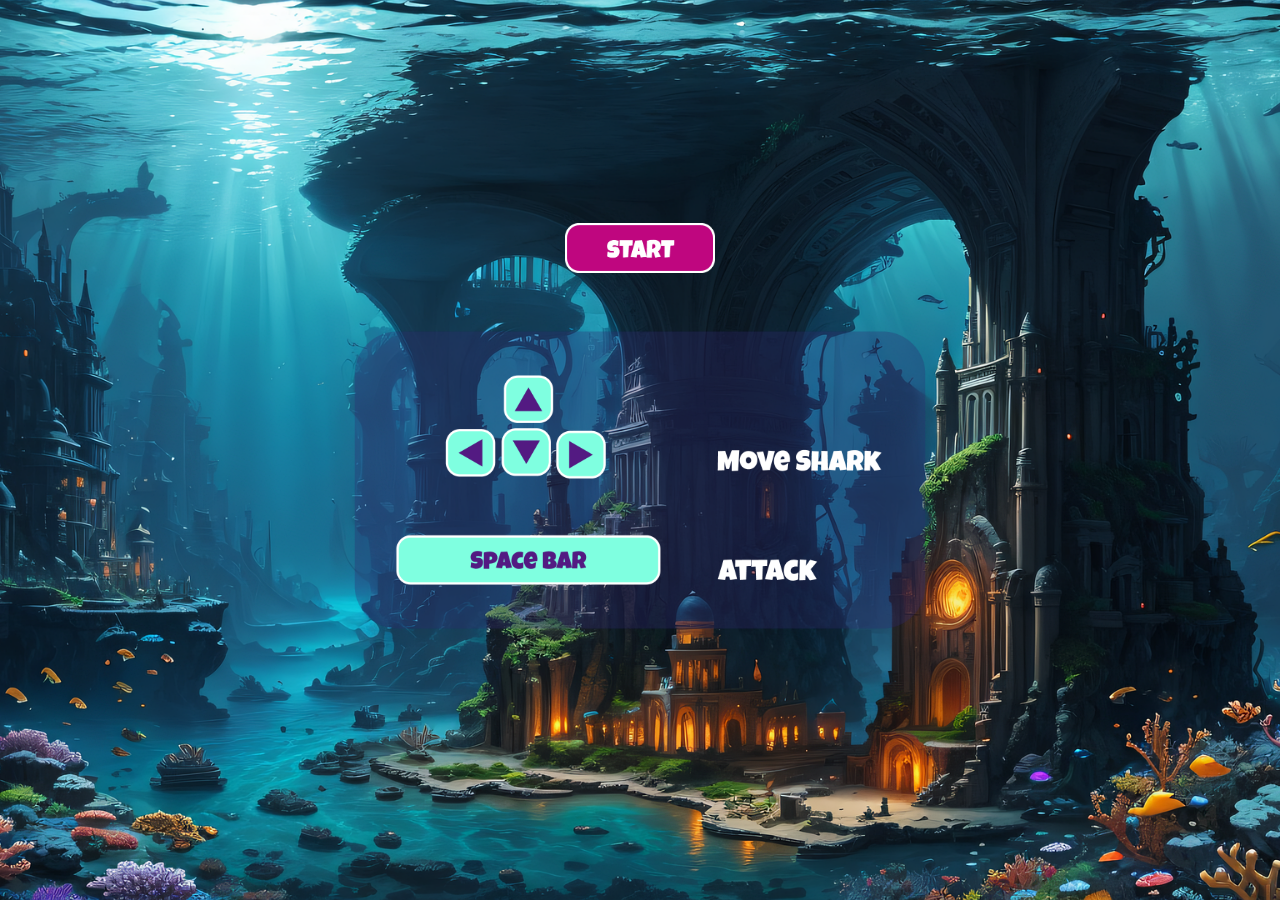
==== index.html @ 3124616b "Add Bobble" ====
<!DOCTYPE html>
<html lang="de">

</html>

<head>
    <meta charset="UTF-8">
    <meta name="viewport" content="width=device-width, initial-scale=1.0">
    <link rel="icon" type="image/png" href="assets/images/icons/Sharkie.png">
    <!-- <base href="/Sharkie/"> -->
    <base href="/">

    <title>Sharkie</title>


    <script src="assets/classes/drawable-object.class.js" defer></script>
    <script src="assets/classes/movable-object.class.js" defer></script>
    <script src="assets/classes/character.class.js" defer></script>

    <script src="assets/classes/other/keyboard.class.js" defer></script>

    <script src="assets/classes/enemies/jelly/jelly-green.class.js" defer></script>
    <script src="assets/classes/enemies/jelly/jelly-lila.class.js" defer></script>
    <script src="assets/classes/enemies/jelly/jelly-pink.class.js" defer></script>
    <script src="assets/classes/enemies/jelly/jelly-yellow.class.js" defer></script>
    <script src="assets/classes/enemies/puffer/puffer-green.class.js" defer></script>
    <script src="assets/classes/enemies/puffer/puffer-orange.class.js" defer></script>
    <script src="assets/classes/enemies/puffer/puffer-red.class.js" defer></script>
    <script src="assets/classes/other/coin.class.js" defer></script>
    <script src="assets/classes/other/posion.class.js" defer></script>
    <script src="assets/classes/other/status-bar.class.js" defer></script>
    <script src="assets/classes/other/coins-counter.class.js" defer></script>
    <script src="assets/classes/other/posions-counter.class.js" defer></script>
    <script src="assets/classes/other/sound.class.js" defer></script>
    <script src="assets/classes/world.class.js" defer></script>
    <script src="assets/classes/other/background-object.class.js" defer></script>
    <script src="assets/classes/other/level.class.js" defer></script>
    <script src="assets/classes/other/throwable-object.class.js" defer></script>
    <script src="assets/classes/enemies/final-enemy.class.js" defer></script>
    <script src="assets/levels/level1.js" defer></script>
    <script src="assets/scripts/game.js" defer></script>


    <link rel="stylesheet" href="assets/styles/style.css">
</head>

<body>
    <canvas id="canvas" width="720" height="480">
    </canvas>
    <div id="game_screen" class="game_screen">
        <img onclick="pauseRender()" id="pause_img" class="pause_img" src="assets/images/icons/pause.png">
        <img onclick="FullScreenRender()" id="screen_img" class="screen_img" src="assets/images/icons/fullscreen.png">
        <img onclick="world.gameRestart()" id="restart_img" class="restart_img" src="assets/images/icons/restart.png">
        <img onclick="volumeRender()" id="volume_img" class="volume_img" src="assets/images/icons/volume.png">
    </div>
    <div id="game_menu" class="game_menu">
        <img onclick="init()" class="menu_img" src="assets/images/6.Botones/Start/4.png">
        <img class="keyboard_img" src="assets/images/6.Botones/Instructions 2.png">
    </div>
    <div class="game_paused" id="game_paused">
        <img onclick="playGameRender()" src="assets/images/icons/paused.png">
        <a href="index.html">
            <img class="menu_img" src="assets/images/6.Botones/Start/5.png" alt="Start">
        </a>
    </div>
    <div class="game_ended" id="game_ended">
        <img id="game_over" class="game_over" src="assets/images/6.Botones/Tittles/Game-Over/Recurso10.png">
        <div class="div_tryagain">
            <img onclick="world.gameRestart()" class="menu_img" src="assets/images/6.Botones/Try again/Recurso 18.png">
            <a href="index.html">
                <img class="menu_img" src="assets/images/6.Botones/Start/5.png">
            </a>
        </div>
    </div>
</body>

</html>
---- assets/styles/style.css ----
body {
    display: flex;
    flex-direction: column;
    align-items: center;
    justify-content: center;
    height: 100vh;
    margin: 0;
    background-image: url('../images/bg2.png');
    background-size: cover;
    background-position: center;
}

canvas {
    background-color: black;
    border-radius: 5px;
    display: none;
}

.game_screen {
    display: none;
    position: absolute;
    background-color: transparent;
    width: 720px;
    height: 480px;
    border-radius: 5px;
}

.volume_img {
    position: absolute;
    top: 5px;
    right: 40px;
    width: 30px;
    height: 30px;
    border: 1px solid white;
    border-radius: 50%;
    cursor: pointer;
    transition: all 300ms ease-in-out;
}

.volume_img:hover {
    scale: 1.05;
}

.pause_img {
    position: absolute;
    top: 5px;
    right: 5px;
    width: 30px;
    height: 30px;
    border: 1px solid white;
    border-radius: 50%;
    cursor: pointer;
    transition: all 300ms ease-in-out;
}

.pause_img:hover {
    scale: 1.05;
}

.screen_img {
    position: absolute;
    top: 5px;
    right: 75px;
    width: 30px;
    height: 30px;
    border: 1px solid white;
    border-radius: 50%;
    cursor: pointer;
    transition: all 300ms ease-in-out;
}

.screen_img:hover {
    scale: 1.05;
}

.restart_img {
    position: absolute;
    top: 5px;
    right: 110px;
    width: 30px;
    height: 30px;
    border: 1px solid white;
    border-radius: 50%;
    cursor: pointer;
    transition: all 300ms ease-in-out;
}

.restart_img:hover {
    scale: 1.05;
}

.game_menu {
    position: absolute;
    background-color: transparent;
    background-size: cover;
    background-position: center;
    width: 720px;
    height: 480px;
    border-radius: 5px;
    display: flex;
    flex-direction: column;
    align-items: center;
    justify-content: center;
    gap: 10px;
}

.menu_img {
    width: 150px;
    height: 50px;
    cursor: pointer;
    transition: all 250ms ease-in-out;
}

.menu_img:hover {
    scale: 1.1;
}

.keyboard_img {
    width: 700px;
}





.game_paused {
    display: none;
    flex-direction: column;
    justify-content: center;
    align-items: center;
    position: absolute;
    background-color: rgba(255, 255, 255, 0.301);
    width: 720px;
    height: 480px;
    border-radius: 5px;
    gap: 20px;
}

.game_paused img {
    height: 50px;
    cursor: pointer;
    transition: all 250ms ease-in-out;
}

.game_paused img:hover {
    scale: 1.1;
}

.game_ended {
    display: none;
    position: absolute;
    background-color: rgba(255, 255, 255, 0.301);
    background-position: center;
    width: 720px;
    height: 480px;
    border-radius: 5px;
    flex-direction: column;
    align-items: center;
    justify-content: center;
    gap: 10px;
}

.game_over {
    width: 500px;
    margin-bottom: 50px;
}

.div_tryagain {
    display: flex;
    gap: 20px;
}

@media only screen and (max-width: 720px) {
    canvas {
        width: 100%;
    }

    .game_paused {
        width: 100%;
    }
}

@media only screen and (max-width: 480px) {
    canvas {
        width: 100%;
    }

    .game_paused {
        height: 100%;
    }
}
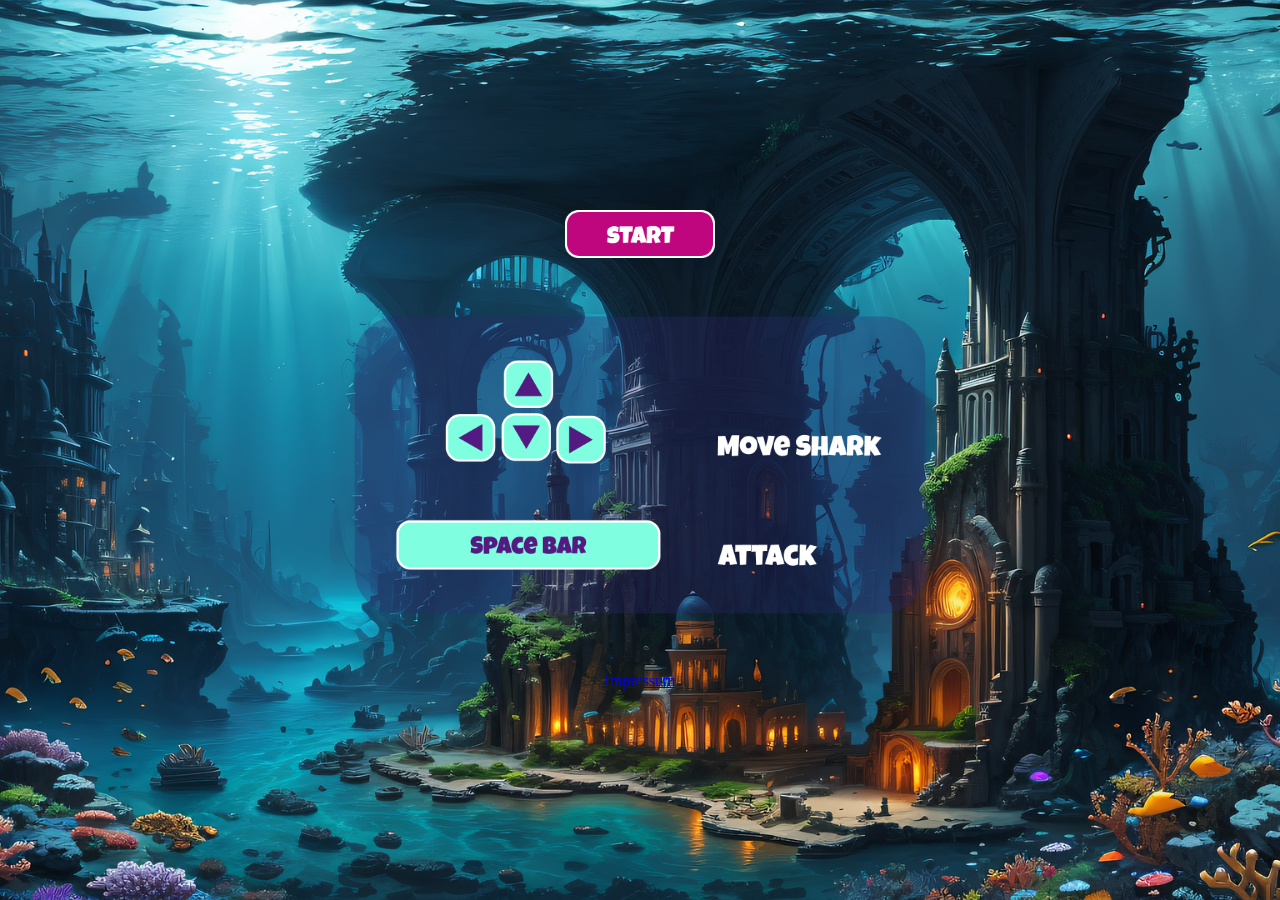
==== commit 72dfbfbd: "Add Impressum" ====
--- a/index.html
+++ b/index.html
@@ -1,7 +1,5 @@
 <!DOCTYPE html>
 <html lang="de">
-
-</html>
 
 <head>
     <meta charset="UTF-8">
@@ -29,6 +27,7 @@
     <script src="assets/classes/other/coin.class.js" defer></script>
     <script src="assets/classes/other/posion.class.js" defer></script>
     <script src="assets/classes/other/status-bar.class.js" defer></script>
+    <script src="assets/classes/other/finall-enemy-sb.class.js" defer></script>
     <script src="assets/classes/other/coins-counter.class.js" defer></script>
     <script src="assets/classes/other/posions-counter.class.js" defer></script>
     <script src="assets/classes/other/sound.class.js" defer></script>
@@ -47,15 +46,34 @@
 <body>
     <canvas id="canvas" width="720" height="480">
     </canvas>
+
     <div id="game_screen" class="game_screen">
-        <img onclick="pauseRender()" id="pause_img" class="pause_img" src="assets/images/icons/pause.png">
-        <img onclick="FullScreenRender()" id="screen_img" class="screen_img" src="assets/images/icons/fullscreen.png">
-        <img onclick="world.gameRestart()" id="restart_img" class="restart_img" src="assets/images/icons/restart.png">
-        <img onclick="volumeRender()" id="volume_img" class="volume_img" src="assets/images/icons/volume.png">
+        <div class="screen_top">
+            <img onclick="world.gameRestart()" id="restart_img" class="screen_img"
+                src="assets/images/icons/restart.png">
+            <img onclick="FullScreenRender()" id="screen_img" class="screen_img"
+                src="assets/images/icons/fullscreen.png">
+            <img onclick="volumeRender()" id="volume_img" class="screen_img" src="assets/images/icons/volume.png">
+            <img onclick="pauseRender()" id="pause_img" class="screen_img" src="assets/images/icons/pause.png">
+        </div>
+        <div class="screen_bottom">
+            <div class="top_bottom_div">
+                <img id="button_up" class="responsive_button" src="assets/images/6.Botones/Key/top.png">
+                <img id="button_bobble" class="responsive_button" src="assets/images/6.Botones/Key/bobble.png">
+                <img id="button_down" class="responsive_button" src="assets/images/6.Botones/Key/bottom.png">
+
+            </div>
+            <div>
+                <img id="button_left" class="responsive_button" src="assets/images/6.Botones/Key/left.png">
+                <img id="button_right" class="responsive_button" src="assets/images/6.Botones/Key/right.png">
+            </div>
+        </div>
     </div>
+
     <div id="game_menu" class="game_menu">
         <img onclick="init()" class="menu_img" src="assets/images/6.Botones/Start/4.png">
         <img class="keyboard_img" src="assets/images/6.Botones/Instructions 2.png">
+        <a href="impressum.html" target="_blank">Impressum</a>
     </div>
     <div class="game_paused" id="game_paused">
         <img onclick="playGameRender()" src="assets/images/icons/paused.png">
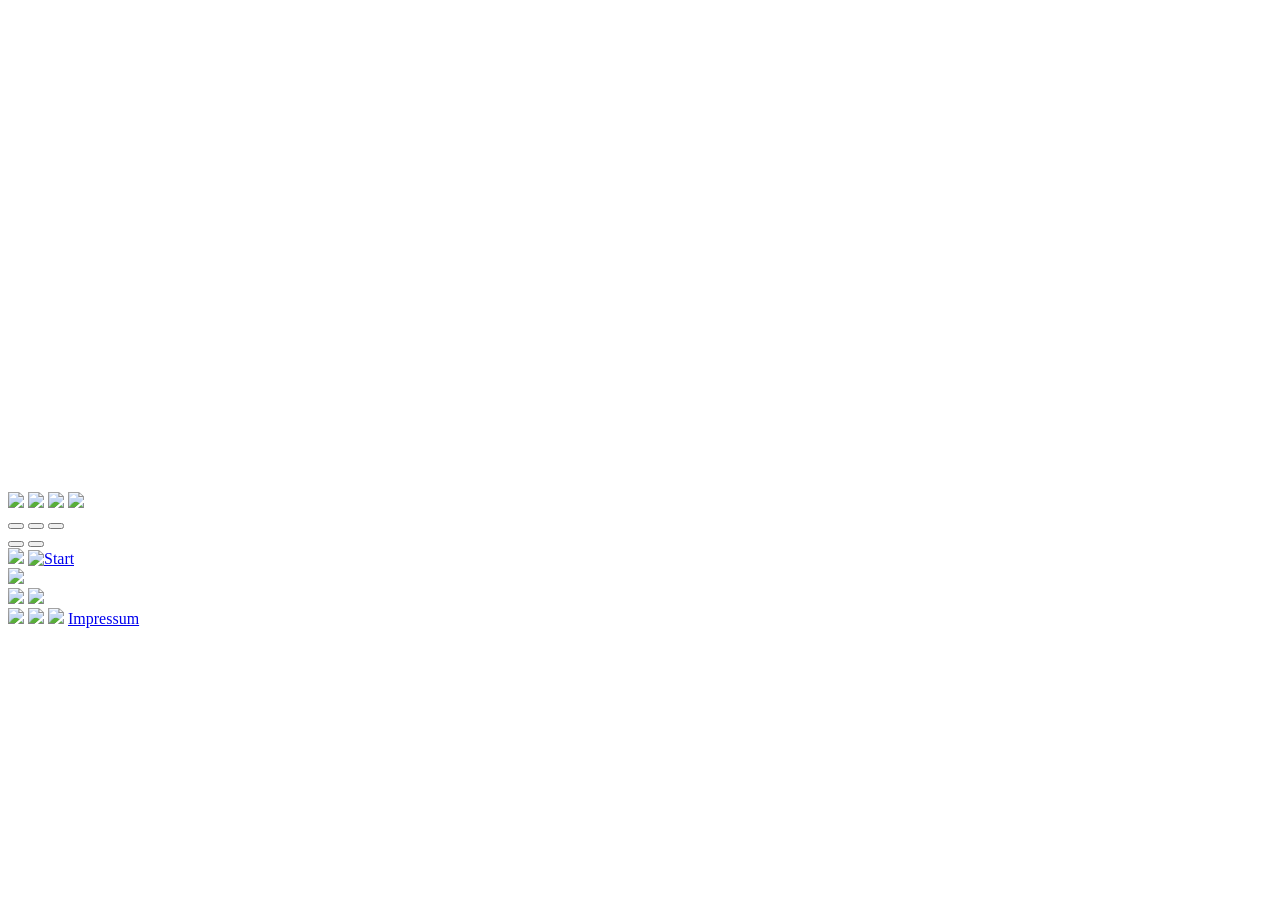
==== commit 7fb29af9: "Add responsive" ====
--- a/index.html
+++ b/index.html
@@ -5,11 +5,10 @@
     <meta charset="UTF-8">
     <meta name="viewport" content="width=device-width, initial-scale=1.0">
     <link rel="icon" type="image/png" href="assets/images/icons/Sharkie.png">
-    <!-- <base href="/Sharkie/"> -->
-    <base href="/">
+    <base href="/Sharkie/">
+    <!-- <base href="/"> -->
 
     <title>Sharkie</title>
-
 
     <script src="assets/classes/drawable-object.class.js" defer></script>
     <script src="assets/classes/movable-object.class.js" defer></script>
@@ -39,56 +38,56 @@
     <script src="assets/levels/level1.js" defer></script>
     <script src="assets/scripts/game.js" defer></script>
 
-
     <link rel="stylesheet" href="assets/styles/style.css">
 </head>
 
 <body>
-    <canvas id="canvas" width="720" height="480">
-    </canvas>
-
     <div id="game_screen" class="game_screen">
+        <canvas id="canvas" width="720" height="480">
+        </canvas>
         <div class="screen_top">
             <img onclick="world.gameRestart()" id="restart_img" class="screen_img"
                 src="assets/images/icons/restart.png">
-            <img onclick="FullScreenRender()" id="screen_img" class="screen_img"
+            <img onclick="FullScreenRender()" id="screen_img" class="fullScreen_img"
                 src="assets/images/icons/fullscreen.png">
             <img onclick="volumeRender()" id="volume_img" class="screen_img" src="assets/images/icons/volume.png">
             <img onclick="pauseRender()" id="pause_img" class="screen_img" src="assets/images/icons/pause.png">
         </div>
         <div class="screen_bottom">
             <div class="top_bottom_div">
-                <img id="button_up" class="responsive_button" src="assets/images/6.Botones/Key/top.png">
-                <img id="button_bobble" class="responsive_button" src="assets/images/6.Botones/Key/bobble.png">
-                <img id="button_down" class="responsive_button" src="assets/images/6.Botones/Key/bottom.png">
+                <button id="button_up" class="btn_top responsive_button"></button>
+                <button id="button_bobble" class="btn_bobble responsive_button"></button>
+                <button id="button_down" class="btn_bottom responsive_button"></button>
 
             </div>
-            <div>
-                <img id="button_left" class="responsive_button" src="assets/images/6.Botones/Key/left.png">
-                <img id="button_right" class="responsive_button" src="assets/images/6.Botones/Key/right.png">
+            <div class="left_right_div">
+                <button id="button_left" class="btn_left responsive_button"></button>
+                <button id="button_right" class="btn_right responsive_button"></button>
+            </div>
+        </div>
+        <div class="game_paused" id="game_paused">
+            <img onclick="playGameRender()" src="assets/images/icons/paused.png">
+            <a href="index.html">
+                <img class="menu_img" src="assets/images/6.Botones/Start/5.png" alt="Start">
+            </a>
+        </div>
+        <div class="game_ended" id="game_ended">
+            <img id="game_over" class="game_over" src="assets/images/6.Botones/Tittles/Game-Over/Recurso10.png">
+            <div class="div_tryagain">
+                <img onclick="world.gameRestart()" class="menu_img"
+                    src="assets/images/6.Botones/Try again/Recurso 18.png">
+                <a href="index.html">
+                    <img class="menu_img" src="assets/images/6.Botones/Start/5.png">
+                </a>
             </div>
         </div>
     </div>
 
     <div id="game_menu" class="game_menu">
-        <img onclick="init()" class="menu_img" src="assets/images/6.Botones/Start/4.png">
+        <img onclick="init()" class="start_img" src="assets/images/6.Botones/Start/4.png">
+        <img onclick="init(),FullScreenRender()" class="repolnsive_start" src="assets/images/6.Botones/Start/4.png">
         <img class="keyboard_img" src="assets/images/6.Botones/Instructions 2.png">
         <a href="impressum.html" target="_blank">Impressum</a>
-    </div>
-    <div class="game_paused" id="game_paused">
-        <img onclick="playGameRender()" src="assets/images/icons/paused.png">
-        <a href="index.html">
-            <img class="menu_img" src="assets/images/6.Botones/Start/5.png" alt="Start">
-        </a>
-    </div>
-    <div class="game_ended" id="game_ended">
-        <img id="game_over" class="game_over" src="assets/images/6.Botones/Tittles/Game-Over/Recurso10.png">
-        <div class="div_tryagain">
-            <img onclick="world.gameRestart()" class="menu_img" src="assets/images/6.Botones/Try again/Recurso 18.png">
-            <a href="index.html">
-                <img class="menu_img" src="assets/images/6.Botones/Start/5.png">
-            </a>
-        </div>
     </div>
 </body>
 
--- a/assets/styles/style.css
+++ b/assets/styles/style.css
@@ -11,24 +11,43 @@
 }
 
 canvas {
+    position: absolute;
+    z-index: -1;
     background-color: black;
     border-radius: 5px;
     display: none;
 }
 
+a {
+    color: white;
+    text-decoration: none;
+    transition: all 250ms ease-in-out;
+}
+
+a:hover {
+    scale: 1.1;
+    color: #bf067f;
+}
+
 .game_screen {
     display: none;
+    flex-direction: column;
     position: absolute;
     background-color: transparent;
     width: 720px;
     height: 480px;
     border-radius: 5px;
-}
-
-.volume_img {
-    position: absolute;
-    top: 5px;
-    right: 40px;
+    justify-content: space-between;
+}
+
+.screen_top {
+    margin: 5px;
+    display: flex;
+    justify-content: right;
+    gap: 5px;
+}
+
+.screen_img {
     width: 30px;
     height: 30px;
     border: 1px solid white;
@@ -37,14 +56,7 @@
     transition: all 300ms ease-in-out;
 }
 
-.volume_img:hover {
-    scale: 1.05;
-}
-
-.pause_img {
-    position: absolute;
-    top: 5px;
-    right: 5px;
+.fullScreen_img {
     width: 30px;
     height: 30px;
     border: 1px solid white;
@@ -53,39 +65,26 @@
     transition: all 300ms ease-in-out;
 }
 
-.pause_img:hover {
-    scale: 1.05;
-}
-
-.screen_img {
-    position: absolute;
-    top: 5px;
-    right: 75px;
-    width: 30px;
-    height: 30px;
-    border: 1px solid white;
-    border-radius: 50%;
-    cursor: pointer;
-    transition: all 300ms ease-in-out;
-}
-
 .screen_img:hover {
     scale: 1.05;
 }
 
-.restart_img {
-    position: absolute;
-    top: 5px;
-    right: 110px;
-    width: 30px;
-    height: 30px;
-    border: 1px solid white;
-    border-radius: 50%;
+.screen_bottom {
+    margin: 10px;
+    display: flex;
+    justify-content: space-between;
+    align-items: end;
+}
+
+.responsive_button {
+    display: none;
+    width: 50px;
+    height: 50px;
     cursor: pointer;
     transition: all 300ms ease-in-out;
 }
 
-.restart_img:hover {
+.responsive_button:hover {
     scale: 1.05;
 }
 
@@ -94,14 +93,23 @@
     background-color: transparent;
     background-size: cover;
     background-position: center;
-    width: 720px;
-    height: 480px;
-    border-radius: 5px;
-    display: flex;
-    flex-direction: column;
-    align-items: center;
-    justify-content: center;
-    gap: 10px;
+    border-radius: 5px;
+    display: flex;
+    flex-direction: column;
+    align-items: center;
+    justify-content: center;
+    gap: 10px;
+}
+
+.start_img {
+    width: 150px;
+    height: 50px;
+    cursor: pointer;
+    transition: all 250ms ease-in-out;
+}
+
+.start_img:hover {
+    scale: 1.1;
 }
 
 .menu_img {
@@ -115,13 +123,21 @@
     scale: 1.1;
 }
 
+.repolnsive_start {
+    display: none;
+    width: 150px;
+    height: 50px;
+    cursor: pointer;
+    transition: all 250ms ease-in-out;
+}
+
+.repolnsive_start:hover {
+    scale: 1.1;
+}
+
 .keyboard_img {
     width: 700px;
 }
-
-
-
-
 
 .game_paused {
     display: none;
@@ -170,22 +186,87 @@
     gap: 20px;
 }
 
-@media only screen and (max-width: 720px) {
-    canvas {
-        width: 100%;
-    }
-
-    .game_paused {
-        width: 100%;
-    }
-}
-
-@media only screen and (max-width: 480px) {
-    canvas {
-        width: 100%;
-    }
-
-    .game_paused {
-        height: 100%;
+.impressum {
+    background-color: rgba(255, 255, 255, 0.63);
+    padding: 10px 30px;
+    border-radius: 5px;
+}
+
+.top_bottom_div {
+    display: flex;
+    flex-direction: column;
+    gap: 10px;
+}
+
+.left_right_div {
+    display: flex;
+    flex-direction: row;
+    gap: 10px;
+}
+
+.btn_top{
+    border-style: none;
+    background-color: transparent;
+    background-image: url('../images/6.Botones/Key/top.png');
+    background-size: cover;
+}
+.btn_bottom{
+    border-style: none;
+    background-color: transparent;
+    background-image: url('../images/6.Botones/Key/bottom.png');
+    background-size: cover;
+}
+.btn_bobble{
+    border-style: none;
+    background-color: transparent;
+    background-image: url('../images/6.Botones/Key/bobble.png');
+    background-size: cover;
+}
+.btn_left{
+    border-style: none;
+    background-color: transparent;
+    background-image: url('../images/6.Botones/Key/left.png');
+    background-size: cover;
+}
+.btn_right{
+    border-style: none;
+    background-color: transparent;
+    background-image: url('../images/6.Botones/Key/right.png');
+    background-size: cover;
+}
+
+@media (hover: none) and (orientation: portrait) {
+    .keyboard_img {
+        display: none;
+    }
+
+    .start_img {
+        display: none;
+    }
+
+    .repolnsive_start {
+        display: block;
+    }
+}
+
+@media (hover: none) and (orientation: landscape) {
+    .keyboard_img {
+        display: none;
+    }
+
+    .responsive_button {
+        display: flex;
+    }
+
+    .start_img {
+        display: none;
+    }
+
+    .repolnsive_start {
+        display: block;
+    }
+
+    .fullScreen_img {
+        display: none;
     }
 }
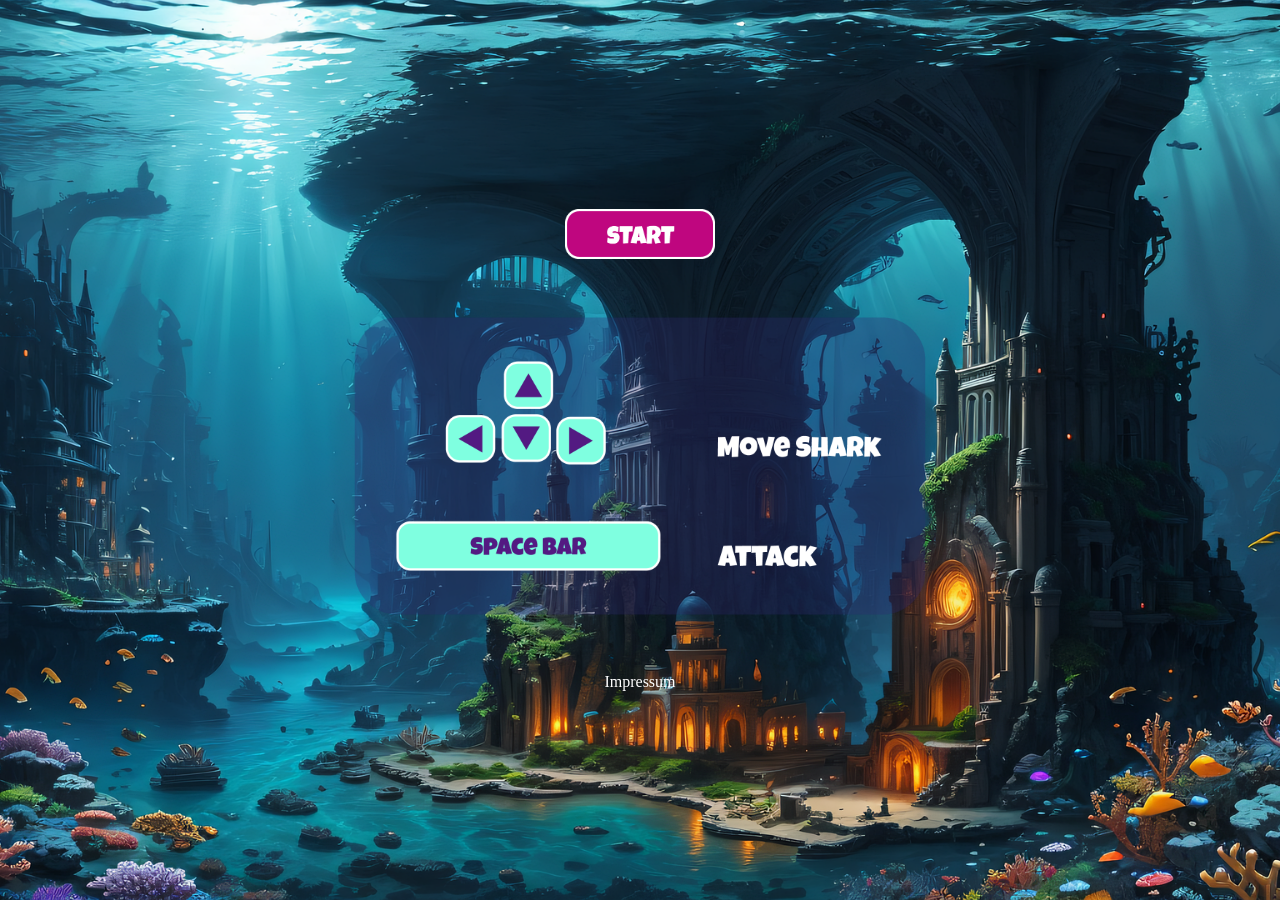
==== commit ec2a9158: "All optimized" ====
--- a/index.html
+++ b/index.html
@@ -5,8 +5,8 @@
     <meta charset="UTF-8">
     <meta name="viewport" content="width=device-width, initial-scale=1.0">
     <link rel="icon" type="image/png" href="assets/images/icons/Sharkie.png">
-    <base href="/Sharkie/">
-    <!-- <base href="/"> -->
+    <!-- <base href="/Sharkie/"> -->
+    <base href="/">
 
     <title>Sharkie</title>
 
--- a/assets/styles/style.css
+++ b/assets/styles/style.css
@@ -239,7 +239,7 @@
     .keyboard_img {
         display: none;
     }
-
+    
     .start_img {
         display: none;
     }
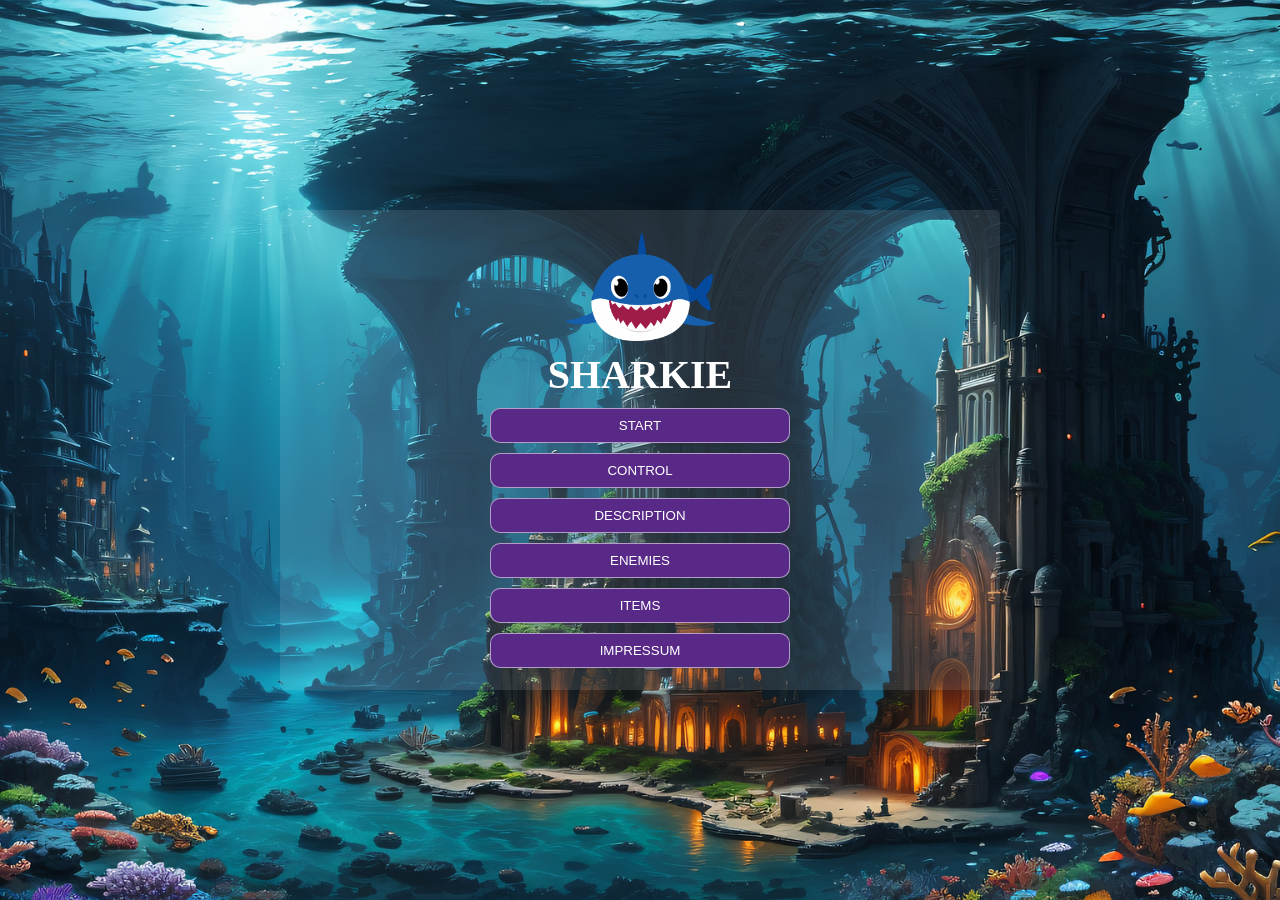
==== commit a1f28fb5: "Menu optimized" ====
--- a/index.html
+++ b/index.html
@@ -7,15 +7,11 @@
     <link rel="icon" type="image/png" href="assets/images/icons/Sharkie.png">
     <!-- <base href="/Sharkie/"> -->
     <base href="/">
-
     <title>Sharkie</title>
-
     <script src="assets/classes/drawable-object.class.js" defer></script>
     <script src="assets/classes/movable-object.class.js" defer></script>
     <script src="assets/classes/character.class.js" defer></script>
-
     <script src="assets/classes/other/keyboard.class.js" defer></script>
-
     <script src="assets/classes/enemies/jelly/jelly-green.class.js" defer></script>
     <script src="assets/classes/enemies/jelly/jelly-lila.class.js" defer></script>
     <script src="assets/classes/enemies/jelly/jelly-pink.class.js" defer></script>
@@ -37,7 +33,6 @@
     <script src="assets/classes/enemies/final-enemy.class.js" defer></script>
     <script src="assets/levels/level1.js" defer></script>
     <script src="assets/scripts/game.js" defer></script>
-
     <link rel="stylesheet" href="assets/styles/style.css">
 </head>
 
@@ -46,8 +41,6 @@
         <canvas id="canvas" width="720" height="480">
         </canvas>
         <div class="screen_top">
-            <img onclick="world.gameRestart()" id="restart_img" class="screen_img"
-                src="assets/images/icons/restart.png">
             <img onclick="FullScreenRender()" id="screen_img" class="fullScreen_img"
                 src="assets/images/icons/fullscreen.png">
             <img onclick="volumeRender()" id="volume_img" class="screen_img" src="assets/images/icons/volume.png">
@@ -58,7 +51,6 @@
                 <button id="button_up" class="btn_top responsive_button"></button>
                 <button id="button_bobble" class="btn_bobble responsive_button"></button>
                 <button id="button_down" class="btn_bottom responsive_button"></button>
-
             </div>
             <div class="left_right_div">
                 <button id="button_left" class="btn_left responsive_button"></button>
@@ -66,29 +58,131 @@
             </div>
         </div>
         <div class="game_paused" id="game_paused">
-            <img onclick="playGameRender()" src="assets/images/icons/paused.png">
-            <a href="index.html">
-                <img class="menu_img" src="assets/images/6.Botones/Start/5.png" alt="Start">
-            </a>
+            <button onclick="playGameRender()" class="btn_menu">PLAY</button>
+            <button onclick="world.gameRestart()" class="btn_menu">RESTART</button>
+            <a href="index.html"><button class="btn_menu">MENU</button></a>
         </div>
         <div class="game_ended" id="game_ended">
             <img id="game_over" class="game_over" src="assets/images/6.Botones/Tittles/Game-Over/Recurso10.png">
-            <div class="div_tryagain">
-                <img onclick="world.gameRestart()" class="menu_img"
-                    src="assets/images/6.Botones/Try again/Recurso 18.png">
-                <a href="index.html">
-                    <img class="menu_img" src="assets/images/6.Botones/Start/5.png">
-                </a>
+            <div class="try_again">
+                <button onclick="world.gameRestart()" class="btn_menu">RESTART</button>
+                <a href="index.html"><button class="btn_menu">MENU</button></a>
             </div>
         </div>
     </div>
+    <img class="landscape" src="assets/images/turn-to-landscape.gif">
+    <div id="game_menu" class="game_menu">
+        <img class="sharkie_img" src="assets/images/sharkie.png">
+        <p class="sharkie_text">SHARKIE</p>
+        <button onclick="init(),FullScreenRender()" class="repolnsive_start btn_menu">START</button>
+        <button onclick="init()" class="btn_menu btn_start">START</button>
+        <button onclick="showControl()" class="btn_menu">CONTROL</button>
+        <button onclick="showDescription()" class="btn_menu">DESCRIPTION</button>
+        <button onclick="showEnemies()" class="btn_menu">ENEMIES</button>
+        <button onclick="showItems()" class="btn_menu">ITEMS</button>
+        <button onclick="showImpressum()" class="btn_menu">IMPRESSUM</button>
+    </div>
+    <div id="menu_control" class="menu_control game_menu">
+        <button onclick="btnClose()" class="btn_close">X</button>
+        <img class="key_img" src="assets/images/6.Botones/Instructions 2.png">
+    </div>
+    <div id="menu_description" class="menu_description game_menu">
+        <button onclick="btnClose()" class="btn_close">X</button>
+        <img src="assets/images/1.Sharkie/1.IDLE/0.png">
+        <p>
+            Hilf Sharkie, sich durch Wellen von Kugelfischen und Quallen zu kämpfen, um im ultimativen Showdown gegen
+            den bösen Orca „Stressed Willy“ anzutreten! Schwimme schnell, besiege deine Feinde und überwinde die größte
+            Bedrohung des Ozeans in diesem spannenden Unterwasserabenteuer!
+        </p>
 
-    <div id="game_menu" class="game_menu">
-        <img onclick="init()" class="start_img" src="assets/images/6.Botones/Start/4.png">
-        <img onclick="init(),FullScreenRender()" class="repolnsive_start" src="assets/images/6.Botones/Start/4.png">
-        <img class="keyboard_img" src="assets/images/6.Botones/Instructions 2.png">
-        <a href="impressum.html" target="_blank">Impressum</a>
     </div>
+    <div id="menu_enemies" class="menu_enemies game_menu">
+        <button onclick="btnClose()" class="btn_close">X</button>
+
+        <div>
+            <img src="assets/images/Enemies/Jelly/Green/Green0.png">
+            <p>ZIPPEDIZAP</p>
+        </div>
+        <div>
+            <img src="assets/images/Enemies/Jelly/Lila/Lila0.png">
+            <p>SQUEEZY MCEASY</p>
+        </div>
+        <div>
+            <img src="assets/images/Enemies/Jelly/Pink/Pink0.png">
+            <p>JELECTRA</p>
+        </div>
+        <div>
+            <img src="assets/images/Enemies/Jelly/Yellow/Yellow0.png">
+            <p>YELLOW JELLO</p>
+        </div>
+        <div>
+            <img src="assets/images/Enemies/Puffer/Green/1.Swim/1.swim0.png">
+            <p>BLUBBI</p>
+        </div>
+        <div>
+            <img src="assets/images/Enemies/Puffer/Orange/1.Swim/2.swim0.png">
+            <p>MR: CARROT</p>
+        </div>
+        <div>
+            <img src="assets/images/Enemies/Puffer/Red/1.Swim/3.swim0.png">
+            <p>RED GIANT</p>
+        </div>
+        <div>
+            <img src="assets/images/Enemies/Final-Enemy/2.floating/0.png">
+            <p>STRESSED WILLY</p>
+        </div>
+
+    </div>
+    <div id="menu_items" class="menu_items game_menu">
+        <button onclick="btnClose()" class="btn_close">X</button>
+        <img src="assets/images/4.Marcadores/1. Coins/1.png">
+        <p>„Goldmünze“
+            Glänzend, rund und perfekt, um reich auszusehen – schade nur, dass sie bei echten Lebensproblemen nicht
+            hilft!</p>
+
+        <img src="assets/images/4.Marcadores/Posión/Animada/0.png">
+        <p>„Gifttrank“
+            Ein Schluck, und du fühlst dich stärker … vielleicht aber auch ein bisschen seltsam. Doch hey, Macht hat
+            ihren
+            Preis!</p>
+    </div>
+    <div id="menu_impressum" class="menu_impressum game_menu">
+        <button onclick="btnClose()" class="btn_close">X</button>
+        <div class="impressum">
+            <section>
+                <h2>Impressum:</h2><br>
+                <p><strong>Angaben gemäß § 5 TMG:</strong></p>
+                <p>
+                    SHARKIE<br>
+                    Younes Darabi<br>
+                    Musterstraße 12<br>
+                    12345 Musterstadt
+                </p>
+                <h4>Kontakt:</h4>
+                <p>
+                    Telefon: +49 (0) 123 456789<br>
+                    E-Mail: info@testmail.de
+                </p>
+                <h4>Vertretungsberechtigt:</h4>
+                <p>Younes Darabi</p>
+                <h4>Umsatzsteuer-ID:</h4>
+                <p>DE123456789</p>
+                <h4>Verantwortlich für den Inhalt nach § 55 Abs. 2 RStV:</h4>
+                <p>
+                    Younes Darabi<br>
+                    Musterstraße 12<br>
+                    12345 Musterstadt
+                </p>
+                <h4>Online-Streitbeilegung gemäß Art. 14 Abs. 1 ODR-VO:</h4>
+                <p>
+                    Die Europäische Kommission stellt eine Plattform zur Online-Streitbeilegung (OS) bereit:
+                    https://ec.europa.eu/consumers/odr
+                </p>
+            </section>
+        </div>
+
+    </div>
+
 </body>
 
 </html>
--- a/assets/styles/style.css
+++ b/assets/styles/style.css
@@ -18,16 +18,225 @@
     display: none;
 }
 
-a {
-    color: white;
-    text-decoration: none;
+.landscape {
+    display: none;
+}
+
+.div_sharkie {
+    display: flex;
+    flex-direction: column;
+    justify-content: center;
+    align-items: center;
+}
+
+.display_none {
+    display: none;
+}
+
+.game_menu {
+    position: relative;
+    background-color: rgba(255, 255, 255, 0.100);
+    width: 720px;
+    height: 480px;
+    border-radius: 5px;
+    display: flex;
+    flex-direction: column;
+    align-items: center;
+    justify-content: center;
+    gap: 10px;
+    overflow-y: auto;
+}
+
+.btn_menu {
+    background-color: #592988;
+    border-radius: 10px;
+    color: white;
+    border: 1px solid rgba(255, 255, 255, 0.541);
+    width: 300px;
+    height: 35px;
+    cursor: pointer;
+    transition: all 500ms ease-in-out;
+}
+
+.btn_menu:hover {
+    background-color: #cd2080;
+    scale: 1.03;
+}
+
+.sharkie_text {
+    font-size: 40px;
+    font-weight: bold;
+    color: white;
+    margin: 0;
+}
+
+.sharkie_img {
+    width: 150px;
+}
+
+.try_again {
+    display: flex;
+    flex-direction: column;
+    gap: 10px;
+}
+
+.repolnsive_start {
+    display: none;
+}
+
+.top_bottom_div {
+    display: flex;
+    flex-direction: column;
+    gap: 10px;
+}
+
+.left_right_div {
+    display: flex;
+    flex-direction: row;
+    gap: 10px;
+}
+
+.btn_top {
+    border-style: none;
+    background-color: transparent;
+    background-image: url('../images/6.Botones/Key/top.png');
+    background-size: cover;
+}
+
+.btn_bottom {
+    border-style: none;
+    background-color: transparent;
+    background-image: url('../images/6.Botones/Key/bottom.png');
+    background-size: cover;
+}
+
+.btn_bobble {
+    border-style: none;
+    background-color: transparent;
+    background-image: url('../images/6.Botones/Key/bobble.png');
+    background-size: cover;
+}
+
+.btn_left {
+    border-style: none;
+    background-color: transparent;
+    background-image: url('../images/6.Botones/Key/left.png');
+    background-size: cover;
+}
+
+.btn_right {
+    border-style: none;
+    background-color: transparent;
+    background-image: url('../images/6.Botones/Key/right.png');
+    background-size: cover;
+}
+
+.responsive_button {
+    display: none;
+    width: 50px;
+    height: 50px;
+    cursor: pointer;
+    transition: all 300ms ease-in-out;
+}
+
+.responsive_button:hover {
+    scale: 1.05;
+}
+
+.key_img {
+    width: 700px;
+}
+
+.btn_close {
+    position: absolute;
+    right: 10px;
+    top: 10px;
+    font-size: 20px;
+    background-color: transparent;
+    color: red;
+    border: none;
+    cursor: pointer;
     transition: all 250ms ease-in-out;
 }
 
-a:hover {
-    scale: 1.1;
-    color: #bf067f;
-}
+.btn_close:hover {
+    scale: 1.03;
+}
+
+.menu_control {
+    display: none;
+}
+
+.menu_description {
+    display: none;
+}
+
+.menu_description img {
+    width: 300px;
+}
+
+.menu_description p {
+    color: white;
+    padding: 20px;
+    margin: 30px;
+    background-color: #582988d2;
+}
+
+.menu_enemies {
+    display: none;
+    flex-direction: row;
+    flex-wrap: wrap;
+}
+
+.menu_enemies img {
+    width: 100px;
+}
+
+.menu_enemies p {
+    margin: 0;
+    color: white;
+    padding: 10px;
+    font-size: 13px;
+}
+
+.menu_enemies div {
+    width: 160px;
+    height: 150px;
+    display: flex;
+    flex-direction: column;
+    justify-content: center;
+    align-items: center;
+    gap: 5px;
+    background-color: #582988d2;
+    border-radius: 5px;
+}
+
+.menu_items {
+    display: none;
+}
+
+.menu_items p {
+    color: white;
+    padding: 20px;
+    margin: 30px;
+    background-color: #582988d2;
+}
+
+.menu_items img {
+    width: 70px;
+}
+
+.menu_impressum {
+    display: none;
+}
+
+
+
+
+
+
+
+
 
 .game_screen {
     display: none;
@@ -76,42 +285,6 @@
     align-items: end;
 }
 
-.responsive_button {
-    display: none;
-    width: 50px;
-    height: 50px;
-    cursor: pointer;
-    transition: all 300ms ease-in-out;
-}
-
-.responsive_button:hover {
-    scale: 1.05;
-}
-
-.game_menu {
-    position: absolute;
-    background-color: transparent;
-    background-size: cover;
-    background-position: center;
-    border-radius: 5px;
-    display: flex;
-    flex-direction: column;
-    align-items: center;
-    justify-content: center;
-    gap: 10px;
-}
-
-.start_img {
-    width: 150px;
-    height: 50px;
-    cursor: pointer;
-    transition: all 250ms ease-in-out;
-}
-
-.start_img:hover {
-    scale: 1.1;
-}
-
 .menu_img {
     width: 150px;
     height: 50px;
@@ -123,21 +296,6 @@
     scale: 1.1;
 }
 
-.repolnsive_start {
-    display: none;
-    width: 150px;
-    height: 50px;
-    cursor: pointer;
-    transition: all 250ms ease-in-out;
-}
-
-.repolnsive_start:hover {
-    scale: 1.1;
-}
-
-.keyboard_img {
-    width: 700px;
-}
 
 .game_paused {
     display: none;
@@ -149,7 +307,7 @@
     width: 720px;
     height: 480px;
     border-radius: 5px;
-    gap: 20px;
+    gap: 10px;
 }
 
 .game_paused img {
@@ -181,84 +339,50 @@
     margin-bottom: 50px;
 }
 
-.div_tryagain {
-    display: flex;
-    gap: 20px;
-}
-
 .impressum {
     background-color: rgba(255, 255, 255, 0.63);
-    padding: 10px 30px;
-    border-radius: 5px;
-}
-
-.top_bottom_div {
-    display: flex;
-    flex-direction: column;
-    gap: 10px;
-}
-
-.left_right_div {
-    display: flex;
-    flex-direction: row;
-    gap: 10px;
-}
-
-.btn_top{
-    border-style: none;
-    background-color: transparent;
-    background-image: url('../images/6.Botones/Key/top.png');
-    background-size: cover;
-}
-.btn_bottom{
-    border-style: none;
-    background-color: transparent;
-    background-image: url('../images/6.Botones/Key/bottom.png');
-    background-size: cover;
-}
-.btn_bobble{
-    border-style: none;
-    background-color: transparent;
-    background-image: url('../images/6.Botones/Key/bobble.png');
-    background-size: cover;
-}
-.btn_left{
-    border-style: none;
-    background-color: transparent;
-    background-image: url('../images/6.Botones/Key/left.png');
-    background-size: cover;
-}
-.btn_right{
-    border-style: none;
-    background-color: transparent;
-    background-image: url('../images/6.Botones/Key/right.png');
-    background-size: cover;
-}
+    margin-top: 240px;
+    padding: 20px 20px;
+    border-radius: 5px;
+}
+
+
+
 
 @media (hover: none) and (orientation: portrait) {
-    .keyboard_img {
-        display: none;
-    }
-    
-    .start_img {
+    body {
+        background-color: white;
+        background-image: none;
+    }
+
+    .btn_start {
         display: none;
     }
 
     .repolnsive_start {
         display: block;
     }
+
+    .landscape {
+        display: block;
+        width: 100%;
+    }
+
+    .game_menu {
+        display: none;
+    }
+
+    .fullScreen_img {
+        display: none;
+    }
 }
 
 @media (hover: none) and (orientation: landscape) {
-    .keyboard_img {
-        display: none;
-    }
-
     .responsive_button {
         display: flex;
     }
 
-    .start_img {
+    .btn_start {
         display: none;
     }
 
